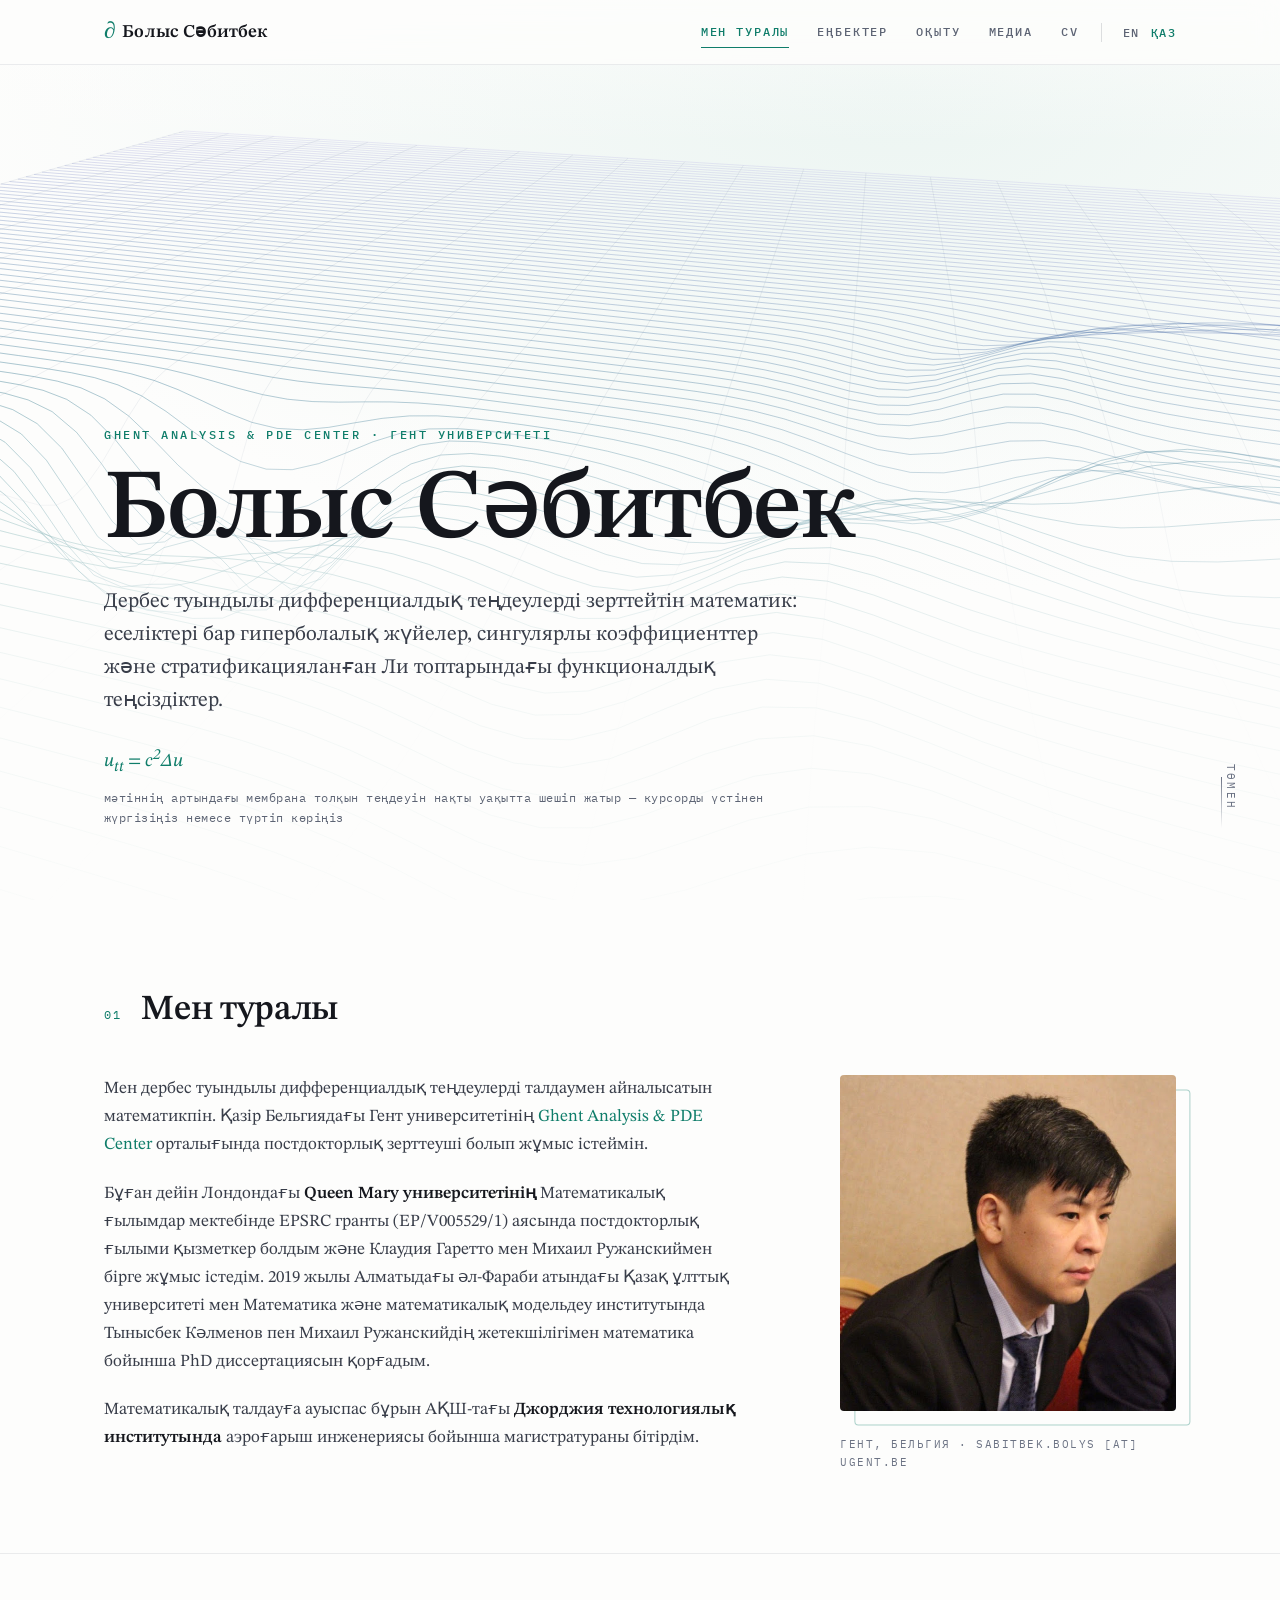
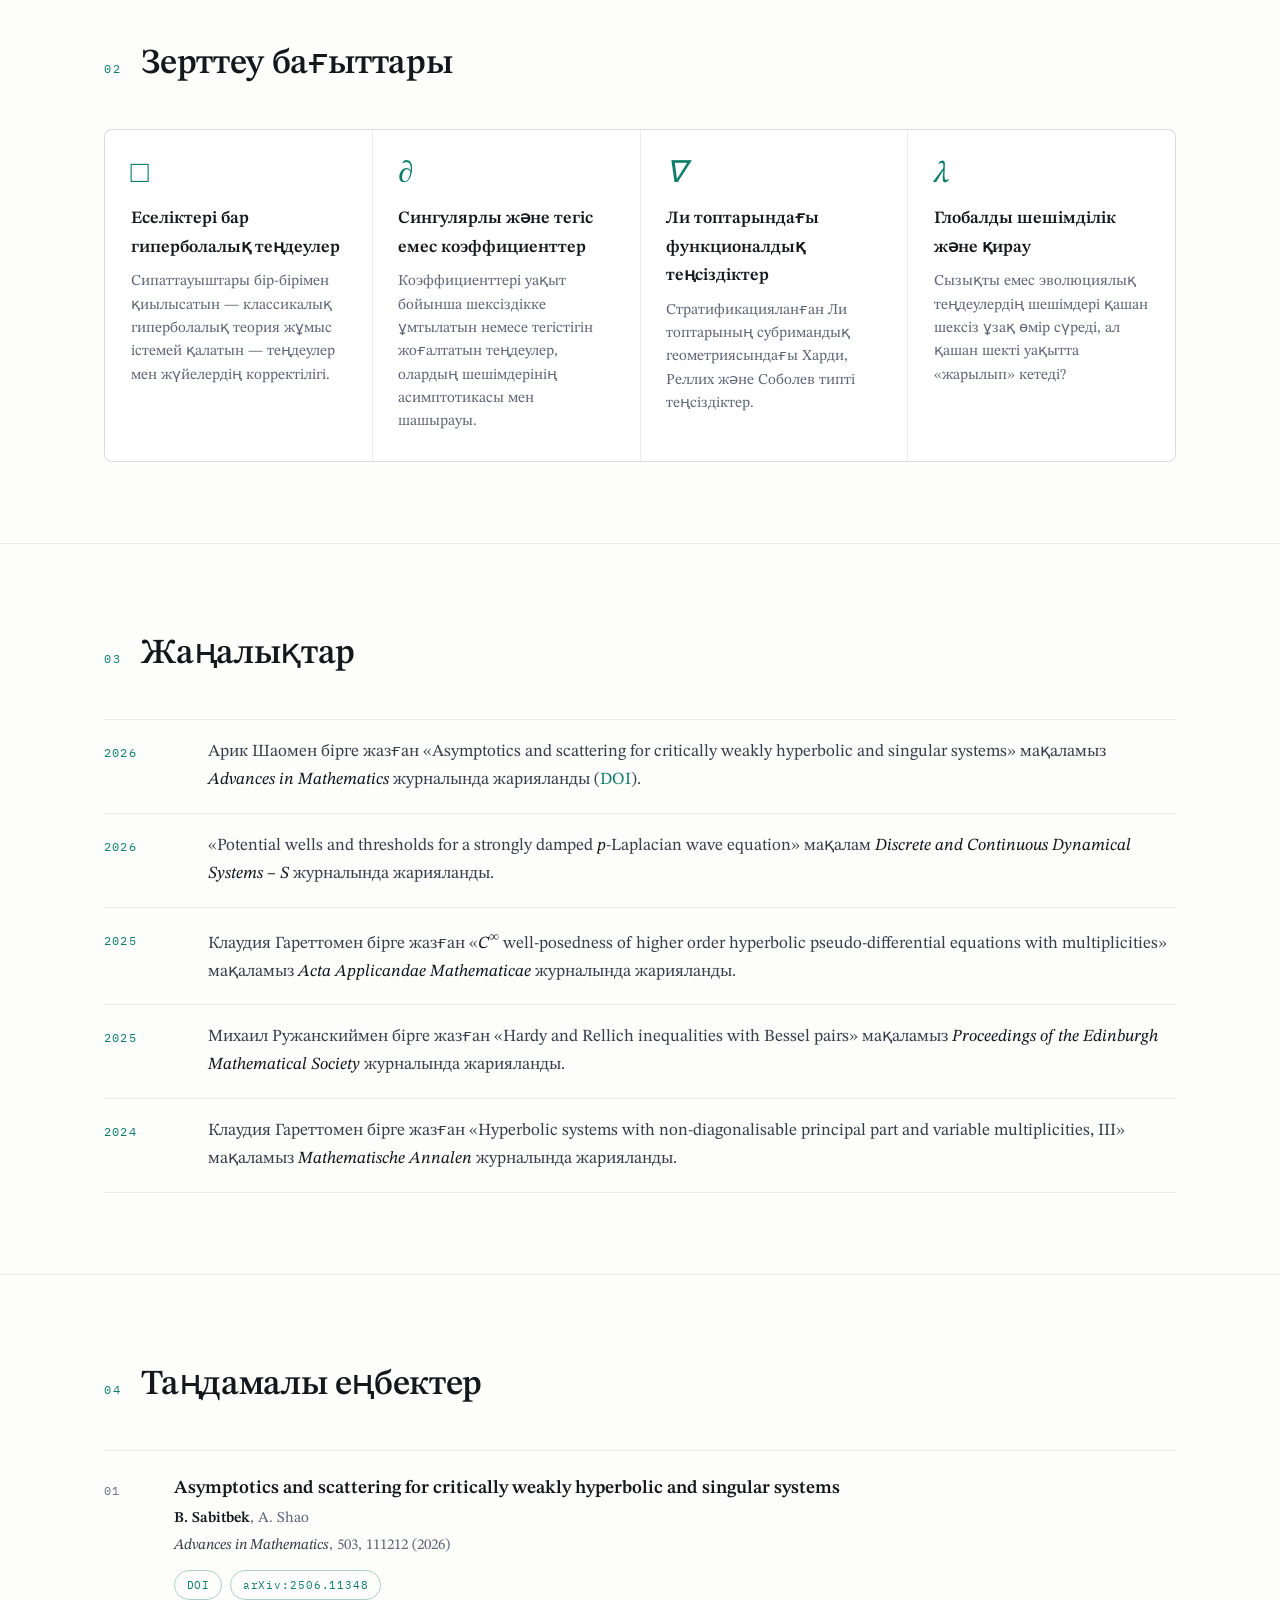
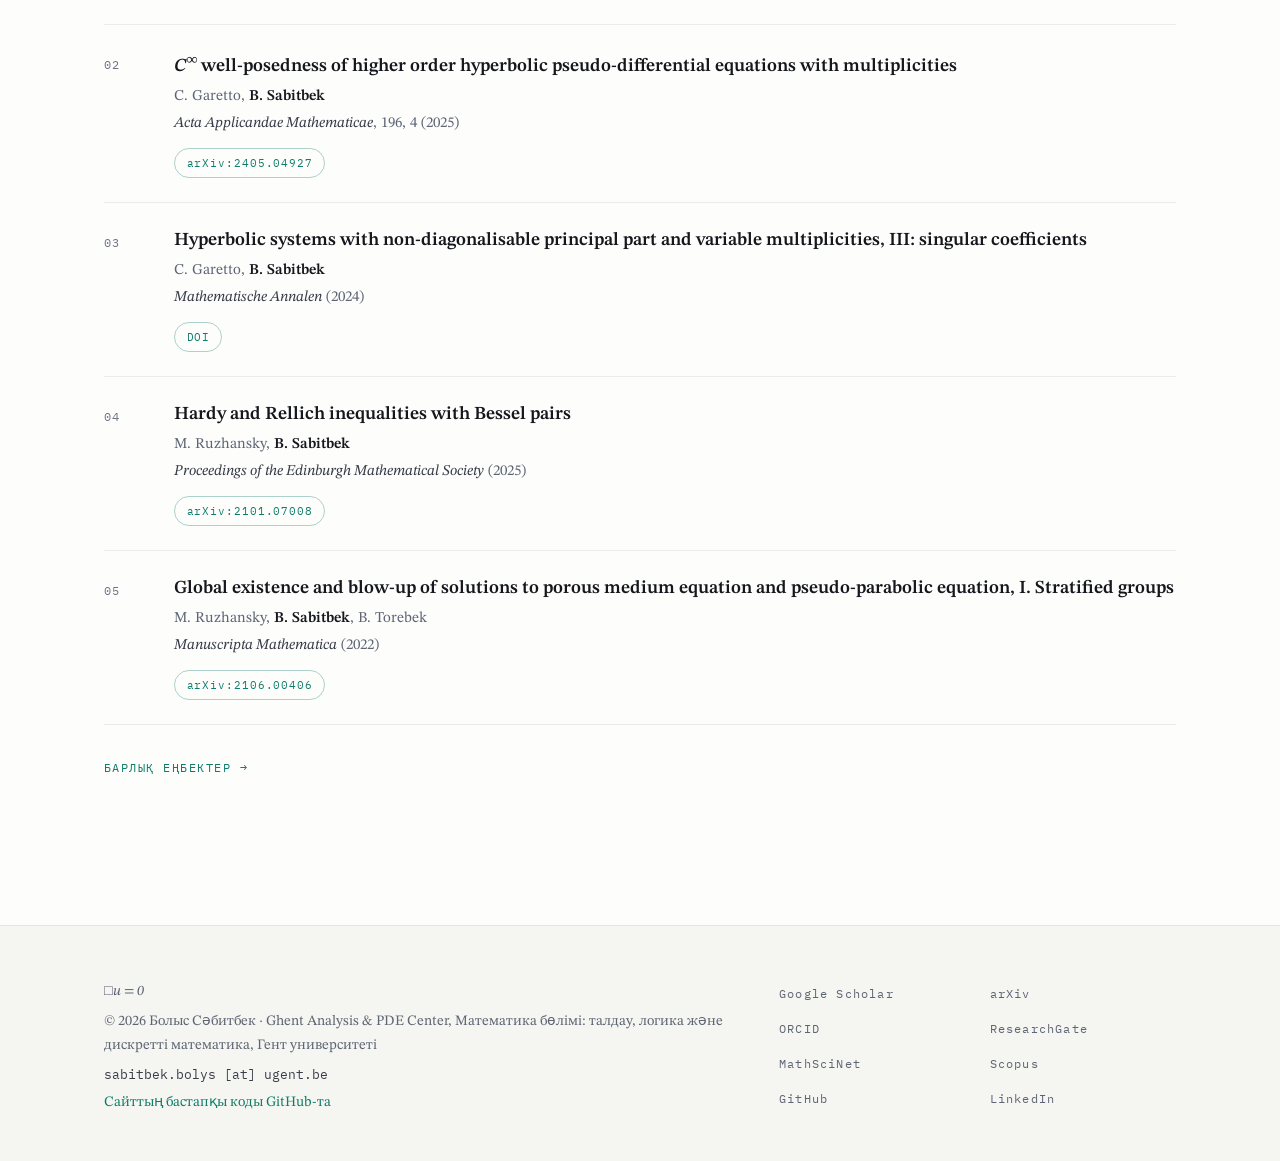
==== kk/index.html @ f3337339 "Add files via upload" ====
<!DOCTYPE html>
<html lang="kk">
<head>
  <meta charset="utf-8">
  <meta name="viewport" content="width=device-width, initial-scale=1">
  <meta name="color-scheme" content="only light">
  <meta name="theme-color" content="#fdfdfc">
  <title>Болыс Сәбитбек — математик</title>
  <meta name="description" content="Болыс Сәбитбек — Гент университетіндегі Ghent Analysis &amp; PDE Center орталығының постдокторлық зерттеушісі. Еселіктері бар гиперболалық теңдеулер, сингулярлы коэффициенттер және стратификацияланған Ли топтарындағы функционалдық теңсіздіктер.">
  <link rel="canonical" href="https://sabitbekbolys.github.io/kk/">
  <link rel="alternate" hreflang="en" href="https://sabitbekbolys.github.io/">
  <link rel="alternate" hreflang="kk" href="https://sabitbekbolys.github.io/kk/">
  <link rel="alternate" hreflang="x-default" href="https://sabitbekbolys.github.io/">
  <link rel="icon" type="image/svg+xml" href="../assets/favicon.svg">
  <link rel="preconnect" href="https://fonts.googleapis.com">
  <link rel="preconnect" href="https://fonts.gstatic.com" crossorigin>
  <link rel="stylesheet" href="https://fonts.googleapis.com/css2?family=STIX+Two+Text:ital,wght@0,400..700;1,400..700&amp;family=IBM+Plex+Mono:wght@400;500&amp;display=swap">
  <link rel="stylesheet" href="../css/style.css">
  <meta property="og:title" content="Болыс Сәбитбек — математик">
  <meta property="og:description" content="Гент университетіндегі Ghent Analysis &amp; PDE Center орталығының постдокторлық зерттеушісі. Дербес туындылы дифференциалдық теңдеулер.">
  <meta property="og:image" content="https://sabitbekbolys.github.io/assets/photo.jpg">
  <meta property="og:url" content="https://sabitbekbolys.github.io/kk/">
  <meta property="og:locale" content="kk_KZ">
  <!-- Structured data (schema.org) for search engines and AI tools -->
  <script type="application/ld+json">
  {
    "@context": "https://schema.org",
    "@graph": [
      {
        "@type": "ProfilePage",
        "@id": "https://sabitbekbolys.github.io/kk/",
        "url": "https://sabitbekbolys.github.io/kk/",
        "name": "Болыс Сәбитбек — математик",
        "inLanguage": "kk",
        "mainEntity": {
          "@id": "https://sabitbekbolys.github.io/#person"
        }
      },
      {
        "@type": "Person",
        "@id": "https://sabitbekbolys.github.io/#person",
        "name": "Bolys Sabitbek",
        "givenName": "Bolys",
        "familyName": "Sabitbek",
        "alternateName": [
          "Sabitbek Bolys",
          "B. Sabitbek",
          "Болыс Сәбитбек"
        ],
        "jobTitle": "Postdoctoral Researcher",
        "description": "Mathematician working in the analysis of partial differential equations: hyperbolic equations and systems with multiplicities, PDEs with singular and rough coefficients, functional inequalities on stratified Lie groups, and global existence and blow-up of solutions to nonlinear PDEs.",
        "url": "https://sabitbekbolys.github.io/",
        "image": "https://sabitbekbolys.github.io/assets/photo.jpg",
        "affiliation": {
          "@type": "ResearchOrganization",
          "name": "Ghent Analysis & PDE Center",
          "url": "https://analysis-pde.org/",
          "parentOrganization": {
            "@type": "CollegeOrUniversity",
            "name": "Ghent University",
            "url": "https://www.ugent.be/"
          }
        },
        "alumniOf": [
          {
            "@type": "CollegeOrUniversity",
            "name": "Al-Farabi Kazakh National University"
          },
          {
            "@type": "CollegeOrUniversity",
            "name": "Georgia Institute of Technology"
          }
        ],
        "knowsAbout": [
          "Partial differential equations",
          "Hyperbolic equations and systems with multiplicities",
          "PDEs with singular and rough coefficients",
          "Functional inequalities on stratified Lie groups",
          "Global existence and blow-up of solutions to nonlinear PDEs",
          "Hardy and Rellich inequalities"
        ],
        "identifier": [
          {
            "@type": "PropertyValue",
            "propertyID": "ORCID",
            "value": "0000-0002-4580-8084"
          },
          {
            "@type": "PropertyValue",
            "propertyID": "Google Scholar",
            "value": "mEzFxvAAAAAJ"
          },
          {
            "@type": "PropertyValue",
            "propertyID": "MR Author ID",
            "value": "1239340"
          },
          {
            "@type": "PropertyValue",
            "propertyID": "Scopus Author ID",
            "value": "57190934859"
          }
        ],
        "sameAs": [
          "https://orcid.org/0000-0002-4580-8084",
          "https://scholar.google.com/citations?user=mEzFxvAAAAAJ",
          "https://arxiv.org/a/sabitbek_b_1.html",
          "https://mathscinet.ams.org/mathscinet/MRAuthorID/1239340",
          "https://www.scopus.com/authid/detail.uri?authorId=57190934859",
          "https://www.researchgate.net/profile/Bolys-Sabitbek",
          "https://www.mathgenealogy.org/id.php?id=249536",
          "https://github.com/sabitbekbolys",
          "https://www.linkedin.com/in/bolys-sabitbek-09938878/"
        ]
      }
    ]
  }
  </script>
</head>
<body>

<header class="topbar">
  <div class="topbar-inner">
    <a class="brand" href="index.html"><span class="brand-mark">&#8706;</span>Болыс Сәбитбек</a>
    <nav class="nav" id="site-nav" aria-label="Сайт мәзірі">
      <a href="index.html" aria-current="page">Мен туралы</a>
      <a href="publications.html">Еңбектер</a>
      <a href="teaching.html">Оқыту</a>
      <a href="outreach.html">Медиа</a>
      <a href="cv.html">CV</a>
    </nav>
    <nav class="lang" aria-label="Тіл / Language">
      <a href="../index.html" lang="en" hreflang="en">EN</a>
      <span aria-current="true">ҚАЗ</span>
    </nav>
  </div>
</header>

<!-- ============================= Hero ============================= -->
<section class="hero" aria-label="Кіріспе">
  <canvas id="wave" aria-hidden="true"></canvas>
  <div class="hero-content">
    <p class="eyebrow">Ghent Analysis &amp; PDE Center · Гент университеті</p>
    <h1>Болыс Сәбитбек</h1>
    <p class="tagline">Дербес туындылы дифференциалдық теңдеулерді зерттейтін
    математик: еселіктері бар гиперболалық жүйелер, сингулярлы коэффициенттер
    және стратификацияланған Ли топтарындағы функционалдық теңсіздіктер.</p>
    <p class="equation-note">
      <span class="eq">u<sub>tt</sub> = c<sup>2</sup>&Delta;u</span>
      <span>мәтіннің артындағы мембрана толқын теңдеуін нақты уақытта шешіп жатыр &mdash; курсорды үстінен жүргізіңіз немесе түртіп көріңіз</span>
    </p>
  </div>
  <span class="scroll-cue">Төмен</span>
</section>

<main>

  <!-- ============================ Мен туралы ============================ -->
  <section class="section" id="about">
    <div class="wrap">
      <div class="section-head">
        <span class="no">01</span>
        <h2>Мен туралы</h2>
      </div>
      <div class="about-grid">
        <div class="bio">
          <p>Мен дербес туындылы дифференциалдық теңдеулерді талдаумен
          айналысатын математикпін. Қазір Бельгиядағы Гент университетінің
          <a href="https://analysis-pde.org/">Ghent Analysis &amp; PDE Center</a>
          орталығында постдокторлық зерттеуші болып жұмыс істеймін.</p>

          <p>Бұған дейін Лондондағы <strong>Queen Mary университетінің</strong>
          Математикалық ғылымдар мектебінде EPSRC гранты (EP/V005529/1) аясында
          постдокторлық ғылыми қызметкер болдым және Клаудия Гаретто мен
          Михаил Ружанскиймен бірге жұмыс істедім. 2019 жылы Алматыдағы
          әл-Фараби атындағы Қазақ ұлттық университеті мен Математика және
          математикалық модельдеу институтында Тынысбек Кәлменов пен Михаил
          Ружанскийдің жетекшілігімен математика бойынша PhD диссертациясын
          қорғадым.</p>

          <p>Математикалық талдауға ауыспас бұрын АҚШ-тағы
          <strong>Джорджия технологиялық институтында</strong> аэроғарыш
          инженериясы бойынша магистратураны бітірдім.</p>
        </div>
        <figure class="portrait-figure">
          <img src="../assets/photo.jpg" alt="Болыс Сәбитбектің портреті" width="336" height="336">
          <figcaption>Гент, Бельгия · sabitbek.bolys [at] ugent.be</figcaption>
        </figure>
      </div>
    </div>
  </section>

  <!-- ========================= Зерттеу ============================= -->
  <section class="section" id="research">
    <div class="wrap">
      <div class="section-head">
        <span class="no">02</span>
        <h2>Зерттеу бағыттары</h2>
      </div>
      <div class="interest-grid">
        <div class="interest">
          <span class="glyph">&#9633;</span>
          <h3>Еселіктері бар гиперболалық теңдеулер</h3>
          <p>Сипаттауыштары бір-бірімен қиылысатын &mdash; классикалық
          гиперболалық теория жұмыс істемей қалатын &mdash; теңдеулер мен
          жүйелердің корректілігі.</p>
        </div>
        <div class="interest">
          <span class="glyph">&#8706;</span>
          <h3>Сингулярлы және тегіс емес коэффициенттер</h3>
          <p>Коэффициенттері уақыт бойынша шексіздікке ұмтылатын немесе
          тегістігін жоғалтатын теңдеулер, олардың шешімдерінің асимптотикасы
          мен шашырауы.</p>
        </div>
        <div class="interest">
          <span class="glyph">&#8711;</span>
          <h3>Ли топтарындағы функционалдық теңсіздіктер</h3>
          <p>Стратификацияланған Ли топтарының субримандық геометриясындағы
          Харди, Реллих және Соболев типті теңсіздіктер.</p>
        </div>
        <div class="interest">
          <span class="glyph">&lambda;</span>
          <h3>Глобалды шешімділік және қирау</h3>
          <p>Сызықты емес эволюциялық теңдеулердің шешімдері қашан шексіз
          ұзақ өмір сүреді, ал қашан шекті уақытта &laquo;жарылып&raquo;
          кетеді?</p>
        </div>
      </div>
    </div>
  </section>

  <!-- ========================= Жаңалықтар =========================== -->
  <section class="section" id="news">
    <div class="wrap">
      <div class="section-head">
        <span class="no">03</span>
        <h2>Жаңалықтар</h2>
      </div>
      <ul class="news">

        <!-- ✏️  ЖАҢАЛЫҚ ҚОСУ: төмендегі <li> … </li> блоктарының бірін
             көшіріп, тізімнің басына қойыңыз да, мәтінін өзгертіңіз
             (ең жаңасы бірінші). Ағылшынша нұсқасы — ../index.html. -->
        <li>
          <span class="when">2026</span>
          <span class="what">Арик Шаомен бірге жазған &laquo;Asymptotics and
          scattering for critically weakly hyperbolic and singular
          systems&raquo; мақаламыз <em>Advances in Mathematics</em> журналында
          жарияланды
          (<a href="https://doi.org/10.1016/j.aim.2026.111212">DOI</a>).</span>
        </li>
        <li>
          <span class="when">2026</span>
          <span class="what">&laquo;Potential wells and thresholds for a strongly
          damped <em>p</em>-Laplacian wave equation&raquo; мақалам
          <em>Discrete and Continuous Dynamical Systems&nbsp;&ndash;&nbsp;S</em>
          журналында жарияланды.</span>
        </li>
        <li>
          <span class="when">2025</span>
          <span class="what">Клаудия Гареттомен бірге жазған
          &laquo;<em>C</em><sup>&infin;</sup> well-posedness of higher order
          hyperbolic pseudo-differential equations with multiplicities&raquo;
          мақаламыз <em>Acta Applicandae Mathematicae</em> журналында
          жарияланды.</span>
        </li>
        <li>
          <span class="when">2025</span>
          <span class="what">Михаил Ружанскиймен бірге жазған &laquo;Hardy and
          Rellich inequalities with Bessel pairs&raquo; мақаламыз
          <em>Proceedings of the Edinburgh Mathematical Society</em>
          журналында жарияланды.</span>
        </li>
        <li>
          <span class="when">2024</span>
          <span class="what">Клаудия Гареттомен бірге жазған &laquo;Hyperbolic
          systems with non-diagonalisable principal part and variable
          multiplicities, III&raquo; мақаламыз <em>Mathematische Annalen</em>
          журналында жарияланды.</span>
        </li>
      </ul>
    </div>
  </section>

  <!-- ===================== Таңдамалы еңбектер ======================= -->
  <section class="section" id="selected">
    <div class="wrap">
      <div class="section-head">
        <span class="no">04</span>
        <h2>Таңдамалы еңбектер</h2>
      </div>
      <!-- Бұл тізім ағылшынша ../index.html бетіндегі «Selected
           publications» тізімінен көшіріледі — өзгерісті сол жерге енгізіңіз. -->
      <ol class="pubs" data-copy-of="selected">
        <li>
          <div>
            <div class="pub-title">Asymptotics and scattering for critically weakly hyperbolic and singular systems</div>
            <div class="pub-authors"><strong>B. Sabitbek</strong>, A. Shao</div>
            <div class="pub-venue"><em>Advances in Mathematics</em>, 503, 111212 (2026)</div>
            <div class="pub-links"><a href="https://doi.org/10.1016/j.aim.2026.111212">DOI</a> <a href="https://arxiv.org/abs/2506.11348">arXiv:2506.11348</a></div>
          </div>
        </li>
        <li>
          <div>
            <div class="pub-title"><em>C</em><sup>&infin;</sup> well-posedness of higher order hyperbolic pseudo-differential equations with multiplicities</div>
            <div class="pub-authors">C. Garetto, <strong>B. Sabitbek</strong></div>
            <div class="pub-venue"><em>Acta Applicandae Mathematicae</em>, 196, 4 (2025)</div>
            <div class="pub-links"><a href="https://arxiv.org/abs/2405.04927">arXiv:2405.04927</a></div>
          </div>
        </li>
        <li>
          <div>
            <div class="pub-title">Hyperbolic systems with non-diagonalisable principal part and variable multiplicities, III: singular coefficients</div>
            <div class="pub-authors">C. Garetto, <strong>B. Sabitbek</strong></div>
            <div class="pub-venue"><em>Mathematische Annalen</em> (2024)</div>
            <div class="pub-links"><a href="https://doi.org/10.1007/s00208-023-02792-7">DOI</a></div>
          </div>
        </li>
        <li>
          <div>
            <div class="pub-title">Hardy and Rellich inequalities with Bessel pairs</div>
            <div class="pub-authors">M. Ruzhansky, <strong>B. Sabitbek</strong></div>
            <div class="pub-venue"><em>Proceedings of the Edinburgh Mathematical Society</em> (2025)</div>
            <div class="pub-links"><a href="https://arxiv.org/abs/2101.07008">arXiv:2101.07008</a></div>
          </div>
        </li>
        <li>
          <div>
            <div class="pub-title">Global existence and blow-up of solutions to porous medium equation and pseudo-parabolic equation, I. Stratified groups</div>
            <div class="pub-authors">M. Ruzhansky, <strong>B. Sabitbek</strong>, B. Torebek</div>
            <div class="pub-venue"><em>Manuscripta Mathematica</em> (2022)</div>
            <div class="pub-links"><a href="https://arxiv.org/abs/2106.00406">arXiv:2106.00406</a></div>
          </div>
        </li>
      </ol>
      <p class="more-link"><a href="publications.html">Барлық еңбектер</a></p>
    </div>
  </section>

</main>

<!-- ============================ Footer ============================= -->
<footer class="footer">
  <div class="wrap footer-grid">
    <div>
      <p class="footer-eq">&#9633;u = 0</p>
      <p>&copy; 2026 Болыс Сәбитбек &middot; Ghent Analysis &amp; PDE Center,
      Математика бөлімі: талдау, логика және дискретті математика,
      Гент университеті</p>
      <p class="email">sabitbek.bolys [at] ugent.be</p>
      <p><a href="https://github.com/sabitbekbolys/sabitbekbolys.github.io">Сайттың бастапқы коды GitHub-та</a></p>
    </div>
    <ul class="footer-links" aria-label="Ғылыми профильдер">
      <li><a href="https://scholar.google.com/citations?user=mEzFxvAAAAAJ">Google Scholar</a></li>
      <li><a href="https://arxiv.org/a/sabitbek_b_1.html">arXiv</a></li>
      <li><a href="https://orcid.org/0000-0002-4580-8084">ORCID</a></li>
      <li><a href="https://www.researchgate.net/profile/Bolys-Sabitbek">ResearchGate</a></li>
      <li><a href="https://mathscinet.ams.org/mathscinet/MRAuthorID/1239340">MathSciNet</a></li>
      <li><a href="https://www.scopus.com/authid/detail.uri?authorId=57190934859">Scopus</a></li>
      <li><a href="https://github.com/sabitbekbolys">GitHub</a></li>
      <li><a href="https://www.linkedin.com/in/bolys-sabitbek-09938878/">LinkedIn</a></li>
    </ul>
  </div>
</footer>

<script src="../js/wave.js"></script>
</body>
</html>
---- css/style.css ----
/* ==========================================================================
   Bolys Sabitbek — mathematician
   Light editorial design. Plain CSS, no build step.
   Typography: STIX Two Text (the math-journal serif) + IBM Plex Mono.
   The hero / banner surfaces are drawn by js/wave.js, which reads its line
   colours from the --wave-* variables below.
   ========================================================================== */

:root {
  color-scheme: only light;

  --bg:         #fdfdfc;
  --bg-rgb:     253, 253, 252;   /* same colour as --bg, for fades */
  --bg-2:       #f5f5f1;
  --card:       #ffffff;
  --card-hover: #f3f8f6;
  --ink:        #15171d;
  --ink-soft:   #383d49;
  --muted:      #5d6474;
  --faint:      #6c7384;
  --teal:       #0f7d6a;
  --teal-dark:  #0a5c4e;
  --teal-soft:  rgba(15, 125, 106, 0.09);
  --teal-line:  rgba(15, 125, 106, 0.34);
  --violet:     #5a49c9;
  --line:       rgba(21, 30, 50, 0.14);
  --line-soft:  rgba(21, 30, 50, 0.08);

  /* wave surface colours as "r, g, b" (near rows → far rows) */
  --wave-near:  15, 125, 106;
  --wave-far:   90, 73, 201;
  --wave-depth: 60, 80, 120;

  --serif: "STIX Two Text", "STIX Two Math", Charter, Cambria, Georgia, serif;
  --mono: "IBM Plex Mono", ui-monospace, "SF Mono", Menlo, Consolas, monospace;
  --wrap: 72rem;
}

* { box-sizing: border-box; }

html {
  scroll-behavior: smooth;
  scroll-padding-top: 5.5rem;
}

body {
  margin: 0;
  background: var(--bg);
  color: var(--ink);
  font-family: var(--serif);
  font-size: 1.0625rem;
  line-height: 1.65;
  -webkit-font-smoothing: antialiased;
  text-rendering: optimizeLegibility;
}

::selection { background: rgba(15, 125, 106, 0.18); color: var(--ink); }

a {
  color: var(--teal);
  text-decoration: none;
  transition: color 0.15s ease;
}
a:hover { color: var(--teal-dark); text-decoration: underline; text-underline-offset: 3px; }
a:focus-visible {
  outline: 2px solid var(--teal);
  outline-offset: 3px;
  border-radius: 2px;
}

.wrap {
  max-width: var(--wrap);
  margin: 0 auto;
  padding: 0 clamp(1.25rem, 4vw, 2.5rem);
}

/* --------------------------------------------------------------------------
   Top bar
   -------------------------------------------------------------------------- */

.topbar {
  position: fixed;
  inset: 0 0 auto 0;
  z-index: 50;
  backdrop-filter: blur(14px);
  -webkit-backdrop-filter: blur(14px);
  background: rgba(var(--bg-rgb), 0.84);
  border-bottom: 1px solid var(--line-soft);
}

.topbar-inner {
  max-width: var(--wrap);
  margin: 0 auto;
  padding: 0 clamp(1.25rem, 4vw, 2.5rem);
  height: 4rem;
  display: flex;
  align-items: center;
  justify-content: space-between;
  gap: 1rem;
}

.brand {
  margin-right: auto;
  font-family: var(--serif);
  font-size: 1.125rem;
  font-weight: 600;
  color: var(--ink);
  letter-spacing: 0.01em;
  white-space: nowrap;
}
.brand:hover { color: var(--ink); text-decoration: none; }

.brand .brand-mark {
  display: inline-block;
  color: var(--teal);
  font-style: italic;
  margin-right: 0.4rem;
  font-size: 1.3em;
  vertical-align: -0.05em;
}

.nav {
  display: flex;
  align-items: center;
  gap: clamp(0.9rem, 2.2vw, 1.9rem);
}

.nav a {
  font-family: var(--mono);
  font-size: 0.72rem;
  font-weight: 500;
  letter-spacing: 0.16em;
  text-transform: uppercase;
  white-space: nowrap;
  color: var(--muted);
  padding: 0.35rem 0;
  border-bottom: 1px solid transparent;
}
.nav a:hover { color: var(--ink); text-decoration: none; }
.nav a[aria-current="page"] {
  color: var(--teal);
  border-bottom-color: var(--teal);
}

/* Language switch: EN | ҚАЗ — the current language is plain teal text,
   the other is a link to the same page in that language. */
.lang {
  display: flex;
  align-items: center;
  gap: 0.7rem;
  margin-left: 0.4rem;
  padding-left: clamp(0.9rem, 1.8vw, 1.3rem);
  border-left: 1px solid var(--line);
  font-family: var(--mono);
  font-size: 0.72rem;
  font-weight: 500;
  letter-spacing: 0.12em;
  white-space: nowrap;
}
.lang a { color: var(--muted); }
.lang a:hover { color: var(--ink); text-decoration: none; }
.lang [aria-current] { color: var(--teal); }

/* Phones: brand and language switch on one row, all five links on the row
   below (no menu button, nothing hidden), and the bar scrolls away with
   the page. */
@media (max-width: 720px) {
  html { scroll-padding-top: 1rem; }
  .topbar { position: absolute; }
  .topbar-inner {
    height: auto;
    display: grid;
    grid-template-columns: 1fr auto;
    grid-template-areas: "brand lang" "nav nav";
    align-items: center;
    gap: 0.3rem 1rem;
    padding-top: 0.75rem;
    padding-bottom: 0.45rem;
  }
  .brand { grid-area: brand; }
  .lang { grid-area: lang; margin: 0; padding: 0; border: 0; }
  .nav {
    grid-area: nav;
    justify-content: space-between;
    gap: 1rem;
    overflow-x: auto;
    scrollbar-width: none;
  }
  .nav::-webkit-scrollbar { display: none; }
  .nav a { font-size: 0.68rem; letter-spacing: 0.1em; }
}
@media (max-width: 360px) {
  .nav a { font-size: 0.64rem; letter-spacing: 0.04em; }
}

/* --------------------------------------------------------------------------
   Hero (index)
   -------------------------------------------------------------------------- */

.hero {
  position: relative;
  min-height: 100vh;
  min-height: 100svh;
  display: flex;
  align-items: flex-end;
  overflow: hidden;
  background:
    radial-gradient(120% 90% at 70% 10%, #ecf5f2 0%, var(--bg) 62%);
}

.hero canvas,
.banner canvas {
  position: absolute;
  inset: 0;
  width: 100%;
  height: 100%;
  touch-action: pan-y;
}

.hero::after {
  content: "";
  position: absolute;
  inset: 0;
  pointer-events: none;
  background:
    linear-gradient(to top, rgba(var(--bg-rgb), 0.97) 0%, rgba(var(--bg-rgb), 0.88) 28%, rgba(var(--bg-rgb), 0) 58%),
    linear-gradient(to bottom, rgba(var(--bg-rgb), 0.7) 0%, rgba(var(--bg-rgb), 0) 16%);
}

.hero-content {
  position: relative;
  z-index: 2;
  width: 100%;
  max-width: var(--wrap);
  margin: 0 auto;
  padding: 0 clamp(1.25rem, 4vw, 2.5rem) clamp(3rem, 8vh, 5.5rem);
  pointer-events: none;
}
.hero-content a { pointer-events: auto; }

.eyebrow {
  font-family: var(--mono);
  font-size: 0.72rem;
  font-weight: 500;
  letter-spacing: 0.22em;
  text-transform: uppercase;
  color: var(--teal);
  margin: 0 0 1.1rem;
}

.hero h1 {
  font-size: clamp(2.9rem, 8.5vw, 6.2rem);
  font-weight: 550;
  line-height: 1.02;
  letter-spacing: -0.015em;
  margin: 0 0 1.4rem;
}

.hero .tagline {
  font-size: clamp(1.05rem, 1.8vw, 1.3rem);
  line-height: 1.6;
  color: var(--ink-soft);
  max-width: 44rem;
  margin: 0 0 1.6rem;
}

.hero .equation-note {
  font-family: var(--mono);
  font-size: 0.78rem;
  color: var(--muted);
  letter-spacing: 0.04em;
  margin: 0;
  max-width: 44rem;
  display: flex;
  flex-wrap: wrap;
  align-items: baseline;
  gap: 0.4rem 1rem;
}

.hero .equation-note .eq {
  font-family: var(--serif);
  font-style: italic;
  font-size: 1.15rem;
  color: var(--teal);
  letter-spacing: 0;
}

.scroll-cue {
  position: absolute;
  right: clamp(1.25rem, 4vw, 2.5rem);
  bottom: clamp(3rem, 8vh, 5.5rem);
  z-index: 2;
  font-family: var(--mono);
  font-size: 0.7rem;
  letter-spacing: 0.2em;
  text-transform: uppercase;
  color: var(--faint);
  writing-mode: vertical-rl;
  pointer-events: none;
}
.scroll-cue::after {
  content: "";
  display: block;
  width: 1px;
  height: 3.2rem;
  margin: 0.8rem auto 0;
  background: linear-gradient(to bottom, var(--faint), transparent);
}
@media (max-width: 1080px) { .scroll-cue { display: none; } }

/* --------------------------------------------------------------------------
   Banner (sub-pages)
   -------------------------------------------------------------------------- */

.banner {
  position: relative;
  height: clamp(15rem, 36vh, 21rem);
  display: flex;
  align-items: flex-end;
  overflow: hidden;
  background: radial-gradient(120% 120% at 70% 0%, #ecf5f2 0%, var(--bg) 66%);
  border-bottom: 1px solid var(--line-soft);
}
.banner::after {
  content: "";
  position: absolute;
  inset: 0;
  pointer-events: none;
  background:
    linear-gradient(to right, rgba(var(--bg-rgb), 0.9) 0%, rgba(var(--bg-rgb), 0.55) 32%, rgba(var(--bg-rgb), 0) 62%),
    linear-gradient(to top, rgba(var(--bg-rgb), 0.85) 0%, rgba(var(--bg-rgb), 0) 42%);
}
.banner .hero-content { padding-bottom: 2.2rem; }

.banner h1 {
  font-size: clamp(2.2rem, 5.5vw, 3.6rem);
  font-weight: 550;
  letter-spacing: -0.01em;
  line-height: 1.05;
  margin: 0;
}

/* --------------------------------------------------------------------------
   Sections
   -------------------------------------------------------------------------- */

main { display: block; }

.section {
  padding: clamp(3.5rem, 9vh, 6.5rem) 0;
  border-top: 1px solid var(--line-soft);
}
.section:first-of-type { border-top: none; }

.section-head {
  display: flex;
  align-items: baseline;
  gap: 1.2rem;
  margin-bottom: clamp(1.8rem, 4vh, 2.8rem);
}

.section-head .no {
  font-family: var(--mono);
  font-size: 0.72rem;
  letter-spacing: 0.18em;
  color: var(--teal);
}

.section-head h2 {
  font-size: clamp(1.6rem, 3vw, 2.2rem);
  font-weight: 550;
  letter-spacing: -0.01em;
  margin: 0;
}

h3 {
  font-size: 1.2rem;
  font-weight: 600;
  margin: 2.6rem 0 1.1rem;
  color: var(--ink);
}
h3:first-child { margin-top: 0; }

.sub-label {
  font-family: var(--mono);
  font-size: 0.72rem;
  font-weight: 500;
  letter-spacing: 0.2em;
  text-transform: uppercase;
  color: var(--muted);
  margin: 2.8rem 0 1.2rem;
}
.sub-label:first-child { margin-top: 0; }

/* --------------------------------------------------------------------------
   About block
   -------------------------------------------------------------------------- */

.about-grid {
  display: grid;
  grid-template-columns: minmax(0, 1.7fr) minmax(0, 1fr);
  gap: clamp(2rem, 5vw, 4.5rem);
  align-items: start;
}
@media (max-width: 860px) {
  .about-grid { grid-template-columns: 1fr; }
}

.bio p { margin: 0 0 1.2em; color: var(--ink-soft); }
.bio p:last-child { margin-bottom: 0; }
.bio strong { color: var(--ink); font-weight: 600; }

.portrait-figure {
  position: relative;
  margin: 0;
  max-width: 21rem;
  justify-self: end;
}
@media (max-width: 860px) {
  .portrait-figure { justify-self: start; max-width: 17rem; }
}

/* the offset frame is a pair of shadows: a page-coloured rectangle 1px
   smaller than the photo, over a teal one the photo's exact size */
.portrait-figure img {
  display: block;
  width: 100%;
  height: auto;
  border-radius: 4px;
  box-shadow:
    0.9rem 0.9rem 0 -1px var(--bg),
    0.9rem 0.9rem 0 0 var(--teal-line);
}

.portrait-figure figcaption {
  font-family: var(--mono);
  font-size: 0.68rem;
  letter-spacing: 0.14em;
  text-transform: uppercase;
  color: var(--faint);
  margin-top: 1.6rem;
}

/* --------------------------------------------------------------------------
   Research interest cards
   -------------------------------------------------------------------------- */

.interest-grid {
  display: grid;
  grid-template-columns: repeat(auto-fit, minmax(15rem, 1fr));
  gap: 1px;
  background: var(--line-soft);
  border: 1px solid var(--line-soft);
  border-radius: 8px;
  overflow: hidden;
}

.interest {
  background: var(--card);
  padding: 1.8rem 1.6rem 1.7rem;
  transition: background 0.25s ease;
}
.interest:hover { background: var(--card-hover); }

.interest .glyph {
  font-family: var(--serif);
  font-style: italic;
  font-size: 1.9rem;
  line-height: 1;
  color: var(--teal);
  display: block;
  margin-bottom: 1rem;
}

.interest h3 {
  font-size: 1.08rem;
  font-weight: 600;
  margin: 0 0 0.5rem;
}

.interest p {
  margin: 0;
  font-size: 0.94rem;
  line-height: 1.55;
  color: var(--muted);
}

/* --------------------------------------------------------------------------
   News timeline
   -------------------------------------------------------------------------- */

.news { list-style: none; margin: 0; padding: 0; }

.news li {
  display: grid;
  grid-template-columns: 5rem 1fr;
  gap: 1.5rem;
  padding: 1.15rem 0;
  border-bottom: 1px solid var(--line-soft);
}
.news li:first-child { border-top: 1px solid var(--line-soft); }

.news .when {
  font-family: var(--mono);
  font-size: 0.78rem;
  letter-spacing: 0.1em;
  color: var(--teal);
  padding-top: 0.25rem;
}

.news .what { color: var(--ink-soft); }
.news .what em { color: var(--ink); }

@media (max-width: 560px) {
  .news li { grid-template-columns: 1fr; gap: 0.3rem; }
}

/* --------------------------------------------------------------------------
   Publications
   -------------------------------------------------------------------------- */

.pubs {
  list-style: none;
  margin: 0;
  padding: 0;
  counter-reset: pub;
}

.pubs li {
  counter-increment: pub;
  display: grid;
  grid-template-columns: 3.2rem 1fr;
  gap: 1.2rem;
  padding: 1.5rem 0;
  border-bottom: 1px solid var(--line-soft);
}
.pubs li:first-child { border-top: 1px solid var(--line-soft); }

.pubs li::before {
  content: counter(pub, decimal-leading-zero);
  font-family: var(--mono);
  font-size: 0.78rem;
  letter-spacing: 0.08em;
  color: var(--faint);
  padding-top: 0.35rem;
}

.pub-title {
  font-size: 1.15rem;
  font-weight: 600;
  line-height: 1.45;
  margin-bottom: 0.35rem;
  color: var(--ink);
}

.pub-authors {
  font-size: 0.94rem;
  color: var(--muted);
  margin-bottom: 0.15rem;
}
.pub-authors strong { color: var(--ink); font-weight: 600; }

.pub-venue {
  font-size: 0.94rem;
  color: var(--muted);
}
.pub-venue em { color: var(--ink-soft); }
.pub-venue .note { color: var(--violet); font-style: italic; }

.pub-links { margin-top: 0.7rem; display: flex; flex-wrap: wrap; gap: 0.5rem; }

.pub-links a {
  font-family: var(--mono);
  font-size: 0.7rem;
  letter-spacing: 0.08em;
  padding: 0.28rem 0.7rem;
  border: 1px solid var(--teal-line);
  border-radius: 99px;
  color: var(--teal);
  transition: background 0.15s ease, border-color 0.15s ease;
}
.pub-links a:hover {
  background: var(--teal-soft);
  border-color: var(--teal);
  text-decoration: none;
}

@media (max-width: 560px) {
  .pubs li { grid-template-columns: 1fr; gap: 0.4rem; }
  .pubs li::before { padding-top: 0; }
}

.more-link {
  margin-top: 2rem;
  font-family: var(--mono);
  font-size: 0.78rem;
  letter-spacing: 0.12em;
  text-transform: uppercase;
}
.more-link a::after { content: " →"; }

/* --------------------------------------------------------------------------
   Timeline (CV, teaching)
   -------------------------------------------------------------------------- */

.timeline { list-style: none; margin: 0; padding: 0; }

.timeline li {
  display: grid;
  grid-template-columns: 8rem 1fr;
  gap: 1.5rem;
  padding: 1.3rem 0;
  border-bottom: 1px solid var(--line-soft);
}
.timeline li:first-child { border-top: 1px solid var(--line-soft); }

.timeline .when {
  font-family: var(--mono);
  font-size: 0.78rem;
  letter-spacing: 0.08em;
  color: var(--teal);
  padding-top: 0.3rem;
}

.timeline .what strong {
  display: block;
  font-size: 1.08rem;
  font-weight: 600;
  color: var(--ink);
}

.timeline .where {
  display: block;
  font-size: 0.94rem;
  color: var(--muted);
  margin-top: 0.15rem;
}

.timeline .what p {
  margin: 0.55rem 0 0;
  font-size: 0.94rem;
  line-height: 1.55;
  color: var(--muted);
}

@media (max-width: 560px) {
  .timeline li { grid-template-columns: 1fr; gap: 0.3rem; }
}

/* --------------------------------------------------------------------------
   Videos (outreach)
   -------------------------------------------------------------------------- */

.videos {
  list-style: none;
  margin: 0;
  padding: 0;
  display: grid;
  grid-template-columns: repeat(auto-fit, minmax(min(19rem, 100%), 1fr));
  gap: 1.5rem;
}

.videos li {
  background: var(--card);
  border: 1px solid var(--line-soft);
  border-radius: 8px;
  overflow: hidden;
  transition: border-color 0.25s ease, transform 0.25s ease, box-shadow 0.25s ease;
}
.videos li:hover {
  border-color: var(--line);
  transform: translateY(-3px);
  box-shadow: 0 14px 30px -18px rgba(21, 30, 50, 0.35);
}

.video-frame {
  position: relative;
  aspect-ratio: 16 / 9;
  background: var(--bg-2);
}
.video-frame iframe {
  position: absolute;
  inset: 0;
  width: 100%;
  height: 100%;
  border: 0;
}

.video-title {
  font-size: 0.98rem;
  font-weight: 600;
  line-height: 1.45;
  padding: 1rem 1.1rem 0.35rem;
}

.video-meta {
  font-size: 0.85rem;
  color: var(--muted);
  padding: 0 1.1rem 1.1rem;
}

/* --------------------------------------------------------------------------
   Generic lists / lede
   -------------------------------------------------------------------------- */

.lede {
  font-size: clamp(1.05rem, 1.6vw, 1.2rem);
  line-height: 1.65;
  color: var(--ink-soft);
  max-width: 46rem;
  margin: 0 0 1.5rem;
}

.plain-list { list-style: none; margin: 0; padding: 0; }
.plain-list li {
  padding: 0.55rem 0 0.55rem 1.4rem;
  position: relative;
  color: var(--ink-soft);
}
.plain-list li::before {
  content: "—";
  position: absolute;
  left: 0;
  color: var(--teal);
}

/* --------------------------------------------------------------------------
   Footer
   -------------------------------------------------------------------------- */

.footer {
  border-top: 1px solid var(--line-soft);
  background: var(--bg-2);
  padding: clamp(2.5rem, 6vh, 4rem) 0 2.5rem;
  margin-top: clamp(2rem, 6vh, 4rem);
}

.footer-grid {
  display: grid;
  grid-template-columns: minmax(0, 1.6fr) minmax(0, 1fr);
  gap: 2.5rem;
}
@media (max-width: 720px) { .footer-grid { grid-template-columns: 1fr; } }

.footer-eq {
  font-family: var(--serif);
  font-style: italic;
  font-size: 1.6rem;
  color: var(--teal);
  margin: 0 0 1rem;
}

.footer p {
  margin: 0 0 0.4rem;
  font-size: 0.9rem;
  color: var(--muted);
}
.footer .email { font-family: var(--mono); font-size: 0.8rem; color: var(--ink-soft); }

.footer-links {
  list-style: none;
  margin: 0;
  padding: 0;
  display: grid;
  grid-template-columns: repeat(2, minmax(0, 1fr));
  gap: 0.45rem 1.5rem;
  align-content: start;
}
.footer-links a {
  font-family: var(--mono);
  font-size: 0.75rem;
  letter-spacing: 0.1em;
  color: var(--muted);
}
.footer-links a:hover { color: var(--teal); }

/* --------------------------------------------------------------------------
   Reduced motion
   -------------------------------------------------------------------------- */

@media (prefers-reduced-motion: reduce) {
  html { scroll-behavior: auto; }
  .videos li, .interest, a { transition: none; }
  .videos li:hover { transform: none; }
}

/* --------------------------------------------------------------------------
   Print
   -------------------------------------------------------------------------- */

@media print {
  body { background: #fff; color: #111; }
  .topbar, .hero canvas, .banner canvas, .scroll-cue, .footer-links { display: none; }
  .hero, .banner { min-height: 0; height: auto; background: none; border: none; }
  .hero::after, .banner::after { display: none; }
  a { color: #114; }
  .section { border-top-color: #ddd; }
}
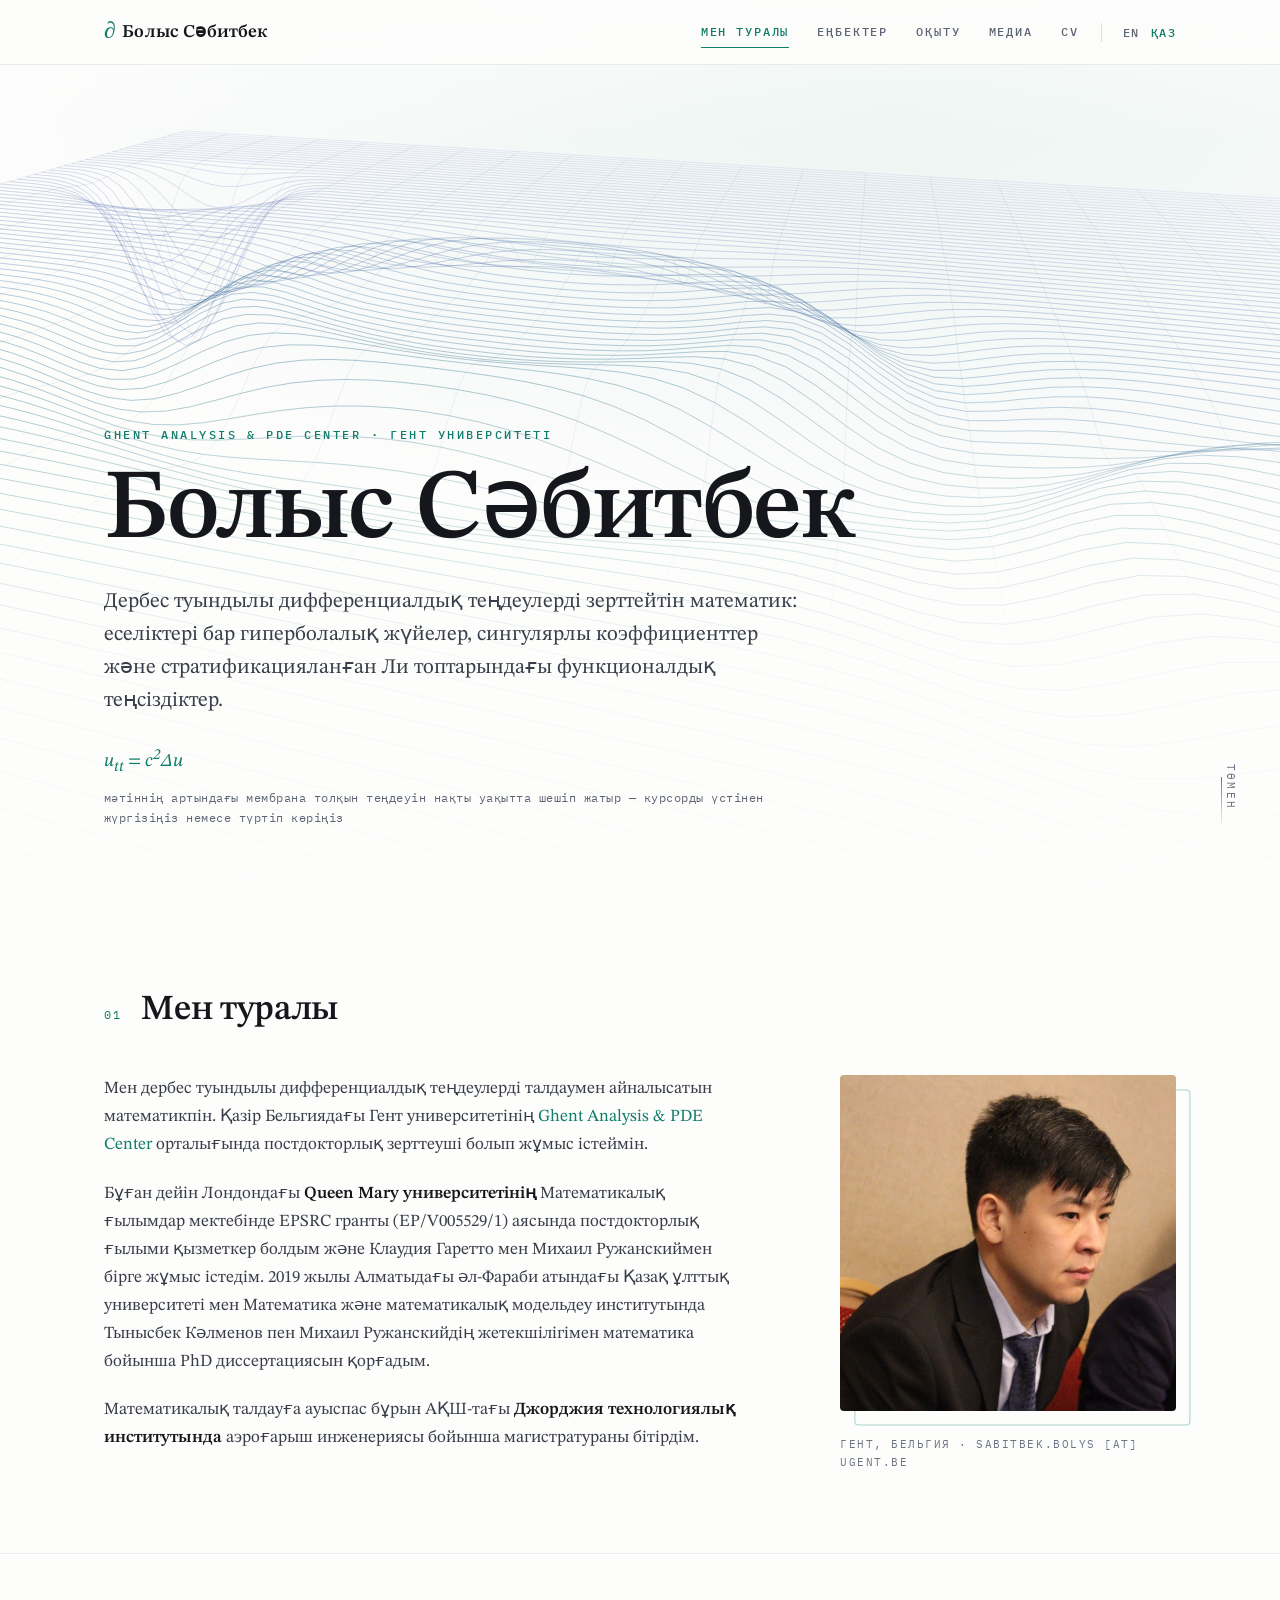
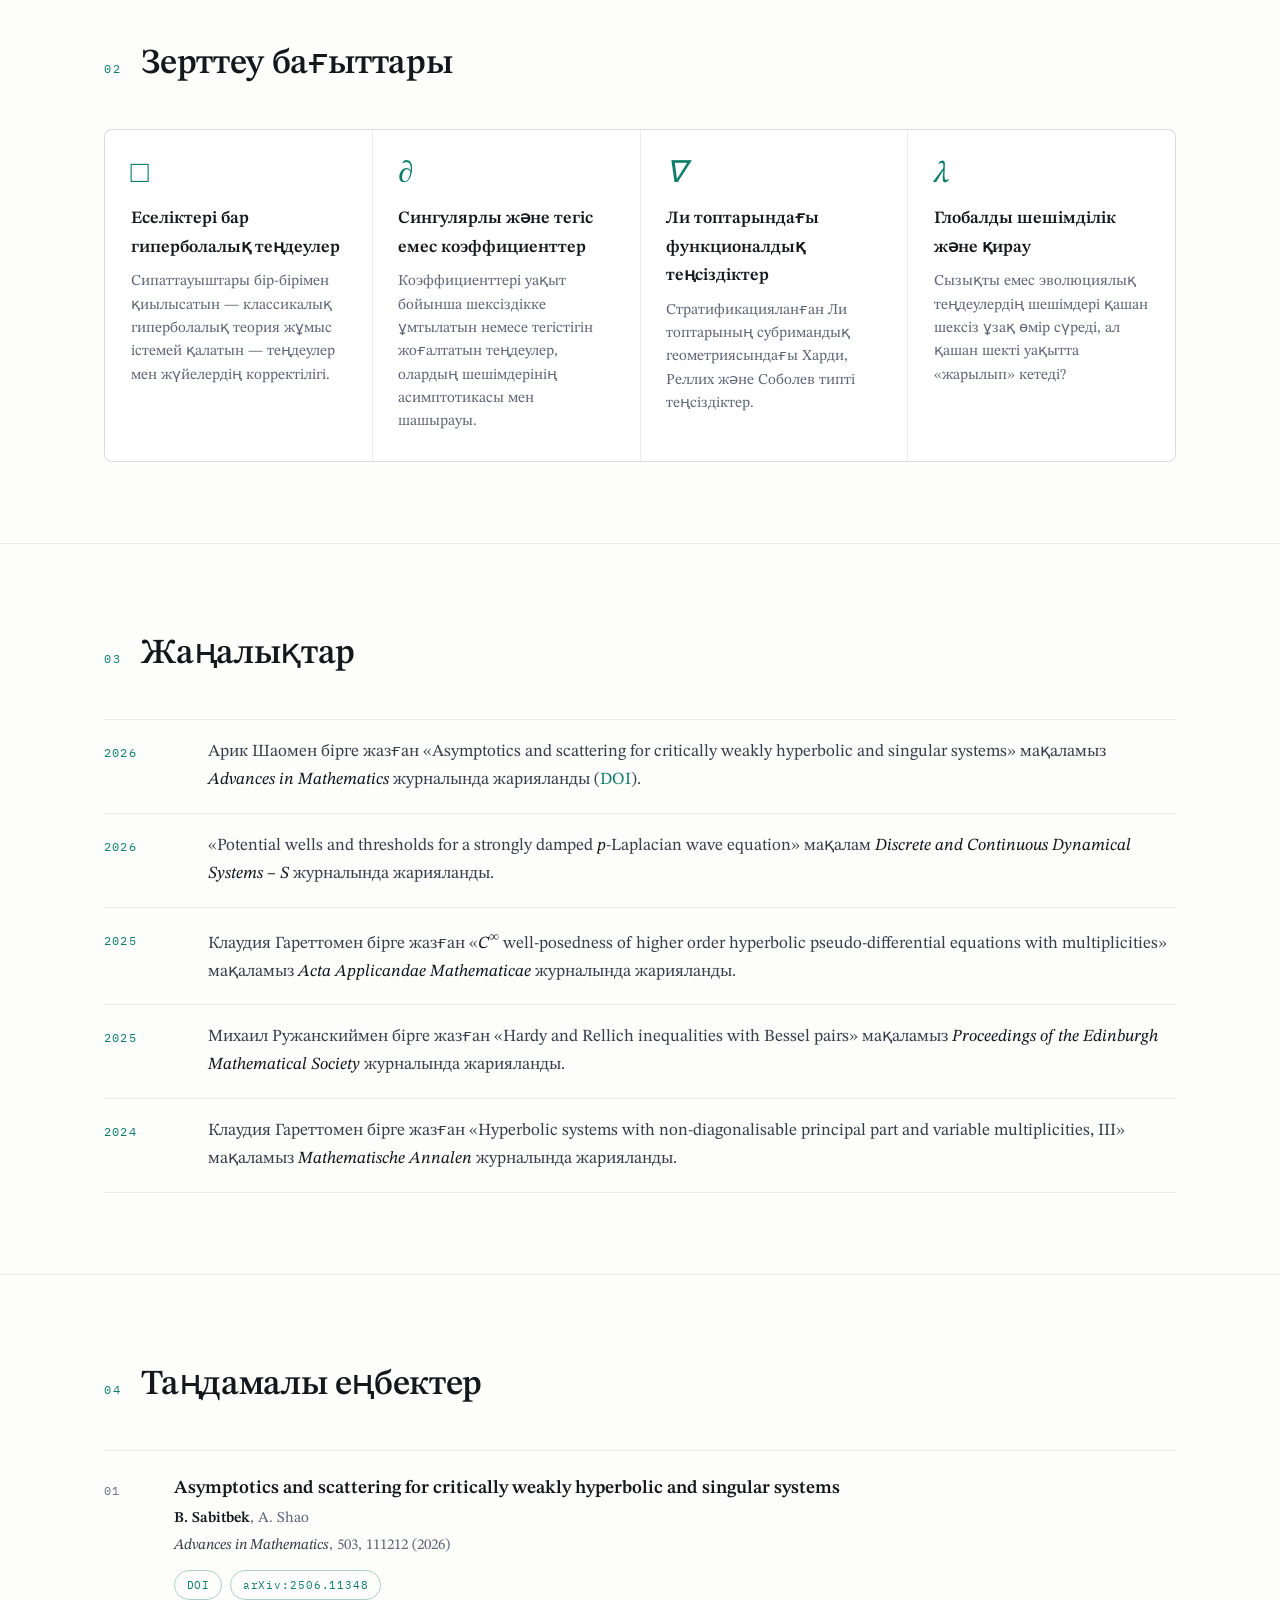
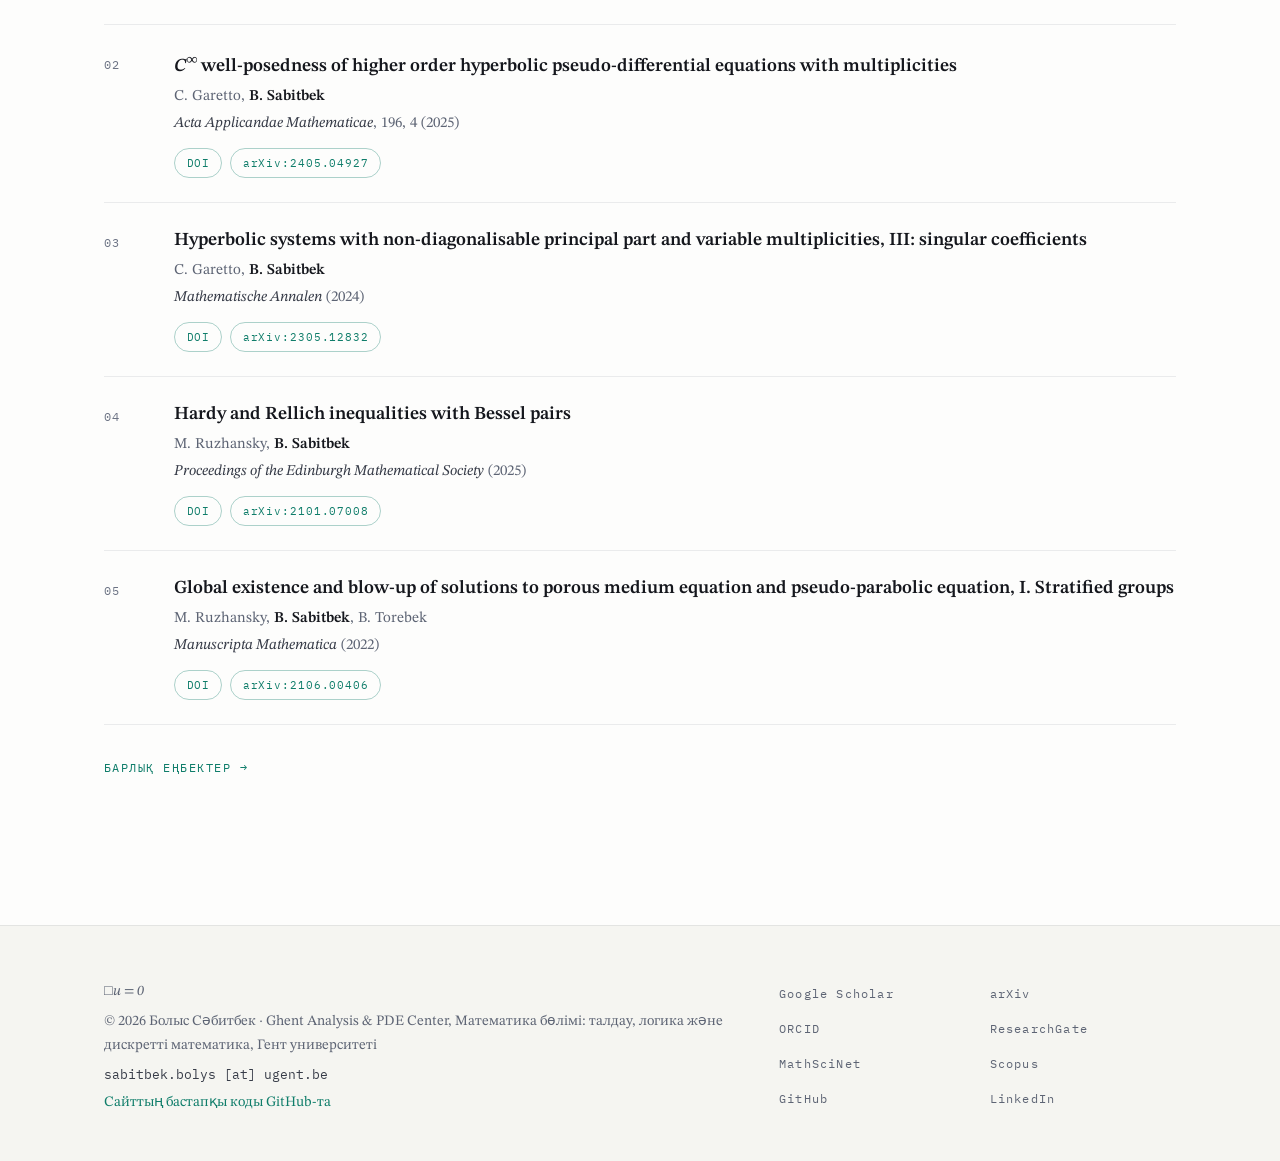
==== commit d67ab4a3: "Add files via upload" ====
--- a/kk/index.html
+++ b/kk/index.html
@@ -305,7 +305,7 @@
             <div class="pub-title"><em>C</em><sup>&infin;</sup> well-posedness of higher order hyperbolic pseudo-differential equations with multiplicities</div>
             <div class="pub-authors">C. Garetto, <strong>B. Sabitbek</strong></div>
             <div class="pub-venue"><em>Acta Applicandae Mathematicae</em>, 196, 4 (2025)</div>
-            <div class="pub-links"><a href="https://arxiv.org/abs/2405.04927">arXiv:2405.04927</a></div>
+            <div class="pub-links"><a href="https://doi.org/10.1007/s10440-025-00717-x">DOI</a> <a href="https://arxiv.org/abs/2405.04927">arXiv:2405.04927</a></div>
           </div>
         </li>
         <li>
@@ -313,7 +313,7 @@
             <div class="pub-title">Hyperbolic systems with non-diagonalisable principal part and variable multiplicities, III: singular coefficients</div>
             <div class="pub-authors">C. Garetto, <strong>B. Sabitbek</strong></div>
             <div class="pub-venue"><em>Mathematische Annalen</em> (2024)</div>
-            <div class="pub-links"><a href="https://doi.org/10.1007/s00208-023-02792-7">DOI</a></div>
+            <div class="pub-links"><a href="https://doi.org/10.1007/s00208-023-02792-7">DOI</a> <a href="https://arxiv.org/abs/2305.12832">arXiv:2305.12832</a></div>
           </div>
         </li>
         <li>
@@ -321,7 +321,7 @@
             <div class="pub-title">Hardy and Rellich inequalities with Bessel pairs</div>
             <div class="pub-authors">M. Ruzhansky, <strong>B. Sabitbek</strong></div>
             <div class="pub-venue"><em>Proceedings of the Edinburgh Mathematical Society</em> (2025)</div>
-            <div class="pub-links"><a href="https://arxiv.org/abs/2101.07008">arXiv:2101.07008</a></div>
+            <div class="pub-links"><a href="https://doi.org/10.1017/s0013091524000051">DOI</a> <a href="https://arxiv.org/abs/2101.07008">arXiv:2101.07008</a></div>
           </div>
         </li>
         <li>
@@ -329,7 +329,7 @@
             <div class="pub-title">Global existence and blow-up of solutions to porous medium equation and pseudo-parabolic equation, I. Stratified groups</div>
             <div class="pub-authors">M. Ruzhansky, <strong>B. Sabitbek</strong>, B. Torebek</div>
             <div class="pub-venue"><em>Manuscripta Mathematica</em> (2022)</div>
-            <div class="pub-links"><a href="https://arxiv.org/abs/2106.00406">arXiv:2106.00406</a></div>
+            <div class="pub-links"><a href="https://doi.org/10.1007/s00229-022-01390-2">DOI</a> <a href="https://arxiv.org/abs/2106.00406">arXiv:2106.00406</a></div>
           </div>
         </li>
       </ol>
